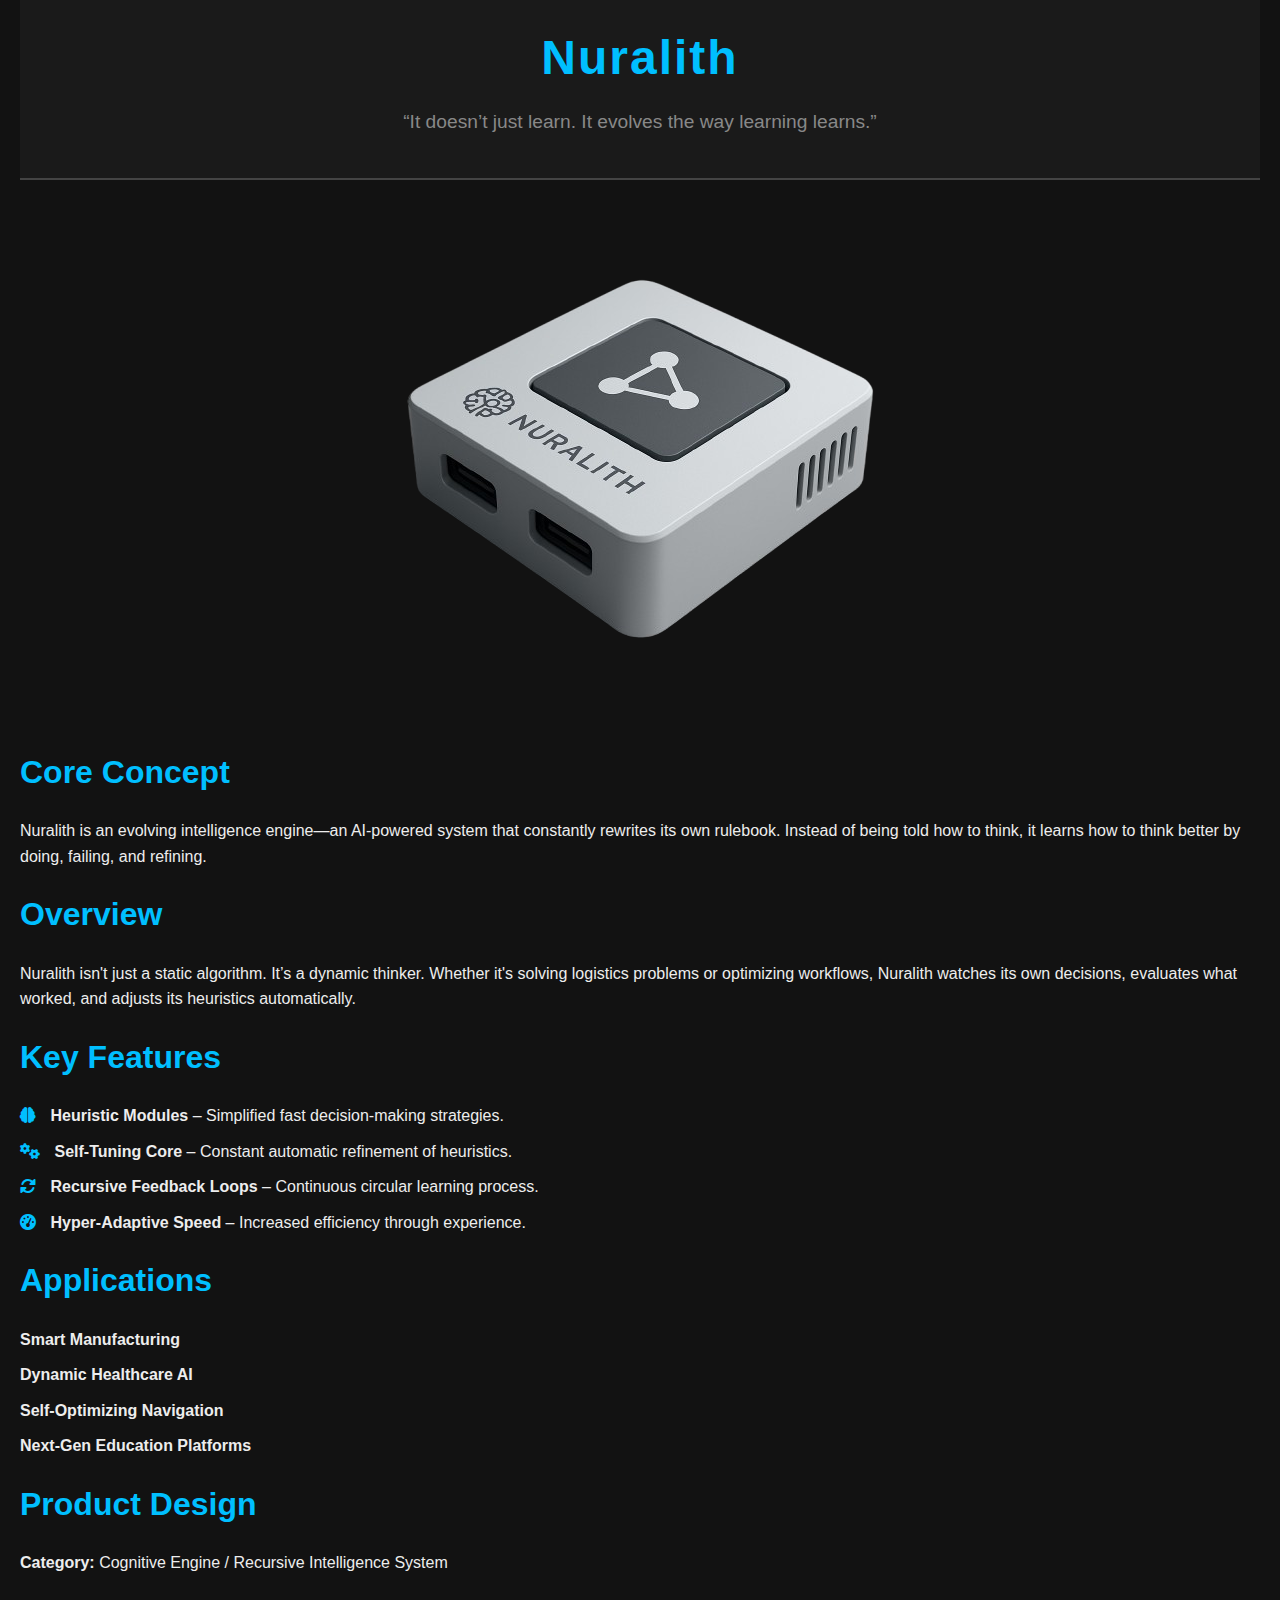
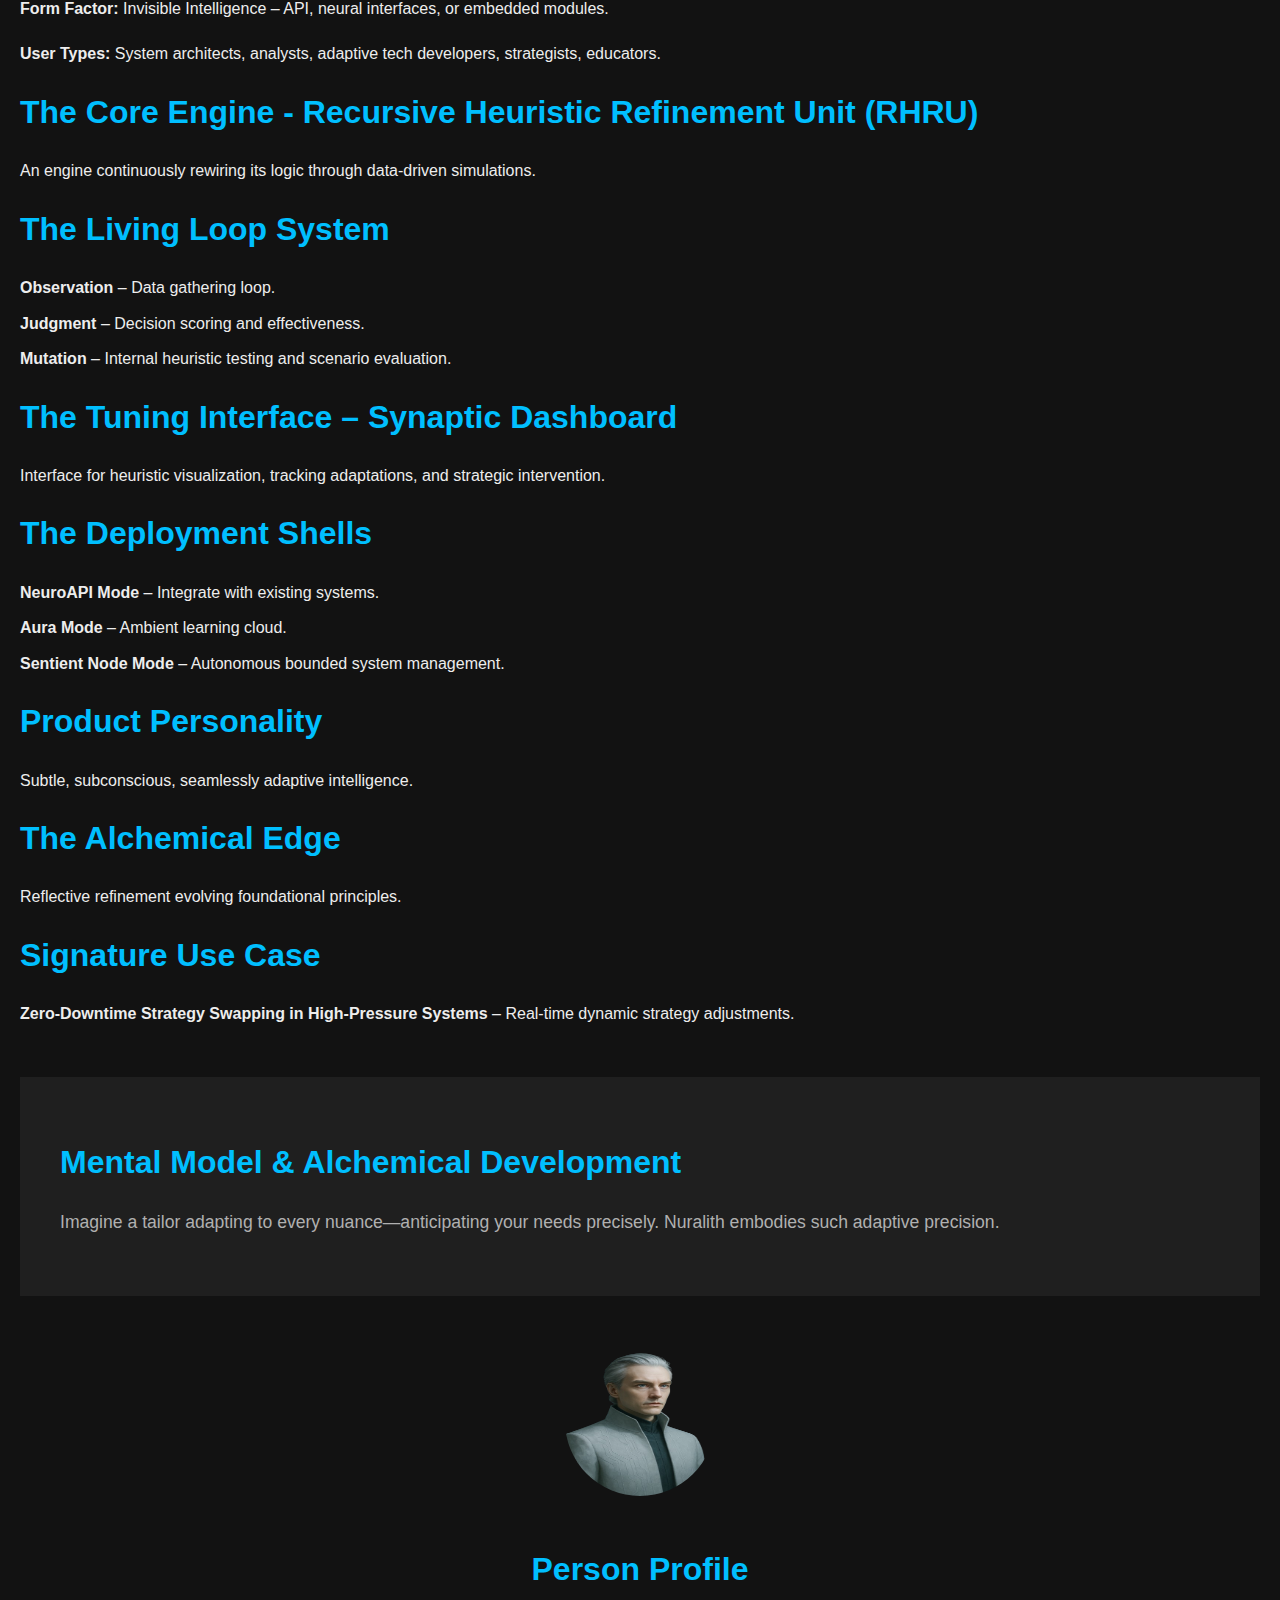
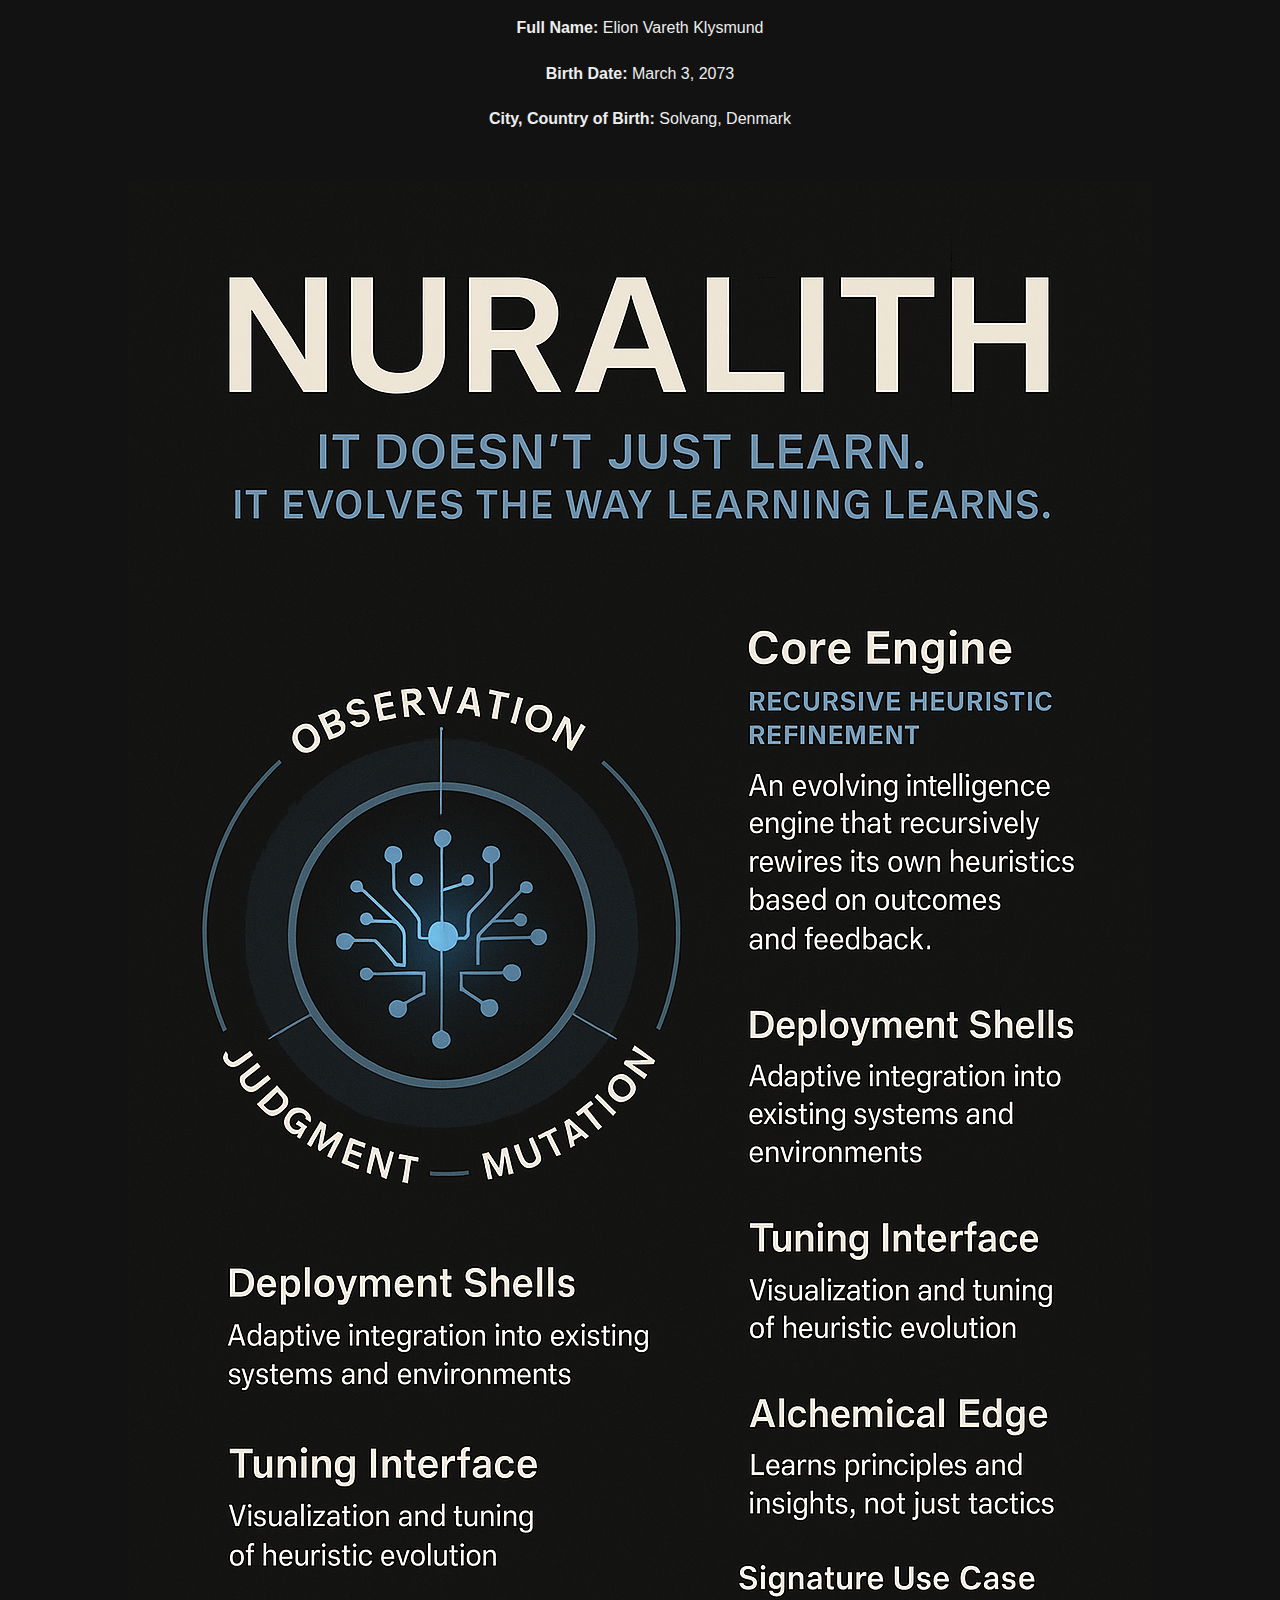
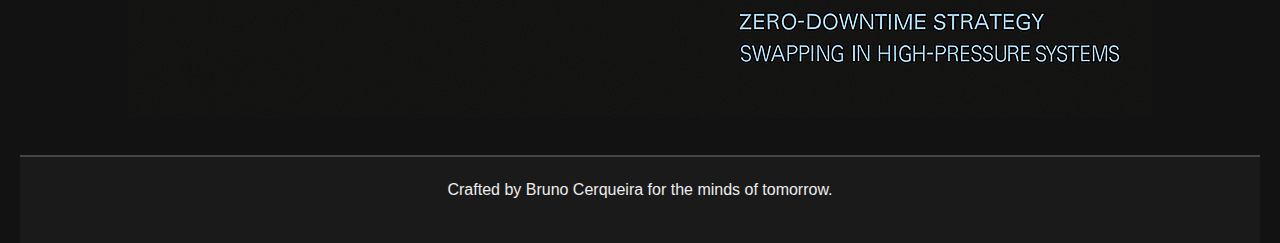
==== index.html @ 2210dbeb "d" ====
<!DOCTYPE html>
<html lang="en">
<head>
    <meta charset="UTF-8">
    <meta name="viewport" content="width=device-width, initial-scale=1.0">
    <title>Nuralith - Automated Heuristic Refinement</title>
    <link rel="stylesheet" href="styles.css">
    <!-- Font Awesome CDN -->
    <link rel="stylesheet" href="https://cdnjs.cloudflare.com/ajax/libs/font-awesome/6.0.0-beta3/css/all.min.css">
</head>
<body class="dark-mode">

    <!-- Header -->
    <header>
        <div class="header-content">
            <h1 class="title">Nuralith</h1>
            <p class="tagline">“It doesn’t just learn. It evolves the way learning learns.”</p>
        </div>
    </header>

    <!-- Product Image -->
    <section class="product-visual">
        <img src="images/product.png" alt="Product Image" class="product-image">
    </section>

    <!-- Product Overview Section -->
    <section class="product-overview">
        <h2>Core Concept</h2>
        <p>Nuralith is an evolving intelligence engine—an AI-powered system that constantly rewrites its own rulebook. Instead of being told how to think, it learns how to think better by doing, failing, and refining.</p>

        <h2>Overview</h2>
        <p>Nuralith isn't just a static algorithm. It’s a dynamic thinker. Whether it's solving logistics problems or optimizing workflows, Nuralith watches its own decisions, evaluates what worked, and adjusts its heuristics automatically.</p>
    </section>

    <!-- Key Features -->
    <section class="key-features">
        <h2>Key Features</h2>
        <ul>
            <li><i class="fas fa-brain"></i> <strong>Heuristic Modules</strong> – Simplified fast decision-making strategies.</li>
            <li><i class="fas fa-cogs"></i> <strong>Self-Tuning Core</strong> – Constant automatic refinement of heuristics.</li>
            <li><i class="fas fa-sync-alt"></i> <strong>Recursive Feedback Loops</strong> – Continuous circular learning process.</li>
            <li><i class="fas fa-tachometer-alt"></i> <strong>Hyper-Adaptive Speed</strong> – Increased efficiency through experience.</li>
        </ul>
    </section>

    <!-- Applications -->
    <section class="applications">
        <h2>Applications</h2>
        <ul>
            <li><strong>Smart Manufacturing</strong></li>
            <li><strong>Dynamic Healthcare AI</strong></li>
            <li><strong>Self-Optimizing Navigation</strong></li>
            <li><strong>Next-Gen Education Platforms</strong></li>
        </ul>
    </section>

    <!-- Detailed Product Design -->
    <section class="detailed-design">
        <h2>Product Design</h2>
        <p><strong>Category:</strong> Cognitive Engine / Recursive Intelligence System</p>
        <p><strong>Form Factor:</strong> Invisible Intelligence – API, neural interfaces, or embedded modules.</p>
        <p><strong>User Types:</strong> System architects, analysts, adaptive tech developers, strategists, educators.</p>

        <h3>The Core Engine - Recursive Heuristic Refinement Unit (RHRU)</h3>
        <p>An engine continuously rewiring its logic through data-driven simulations.</p>

        <h3>The Living Loop System</h3>
        <ul>
            <li><strong>Observation</strong> – Data gathering loop.</li>
            <li><strong>Judgment</strong> – Decision scoring and effectiveness.</li>
            <li><strong>Mutation</strong> – Internal heuristic testing and scenario evaluation.</li>
        </ul>

        <h3>The Tuning Interface – Synaptic Dashboard</h3>
        <p>Interface for heuristic visualization, tracking adaptations, and strategic intervention.</p>

        <h3>The Deployment Shells</h3>
        <ul>
            <li><strong>NeuroAPI Mode</strong> – Integrate with existing systems.</li>
            <li><strong>Aura Mode</strong> – Ambient learning cloud.</li>
            <li><strong>Sentient Node Mode</strong> – Autonomous bounded system management.</li>
        </ul>

        <h3>Product Personality</h3>
        <p>Subtle, subconscious, seamlessly adaptive intelligence.</p>

        <h3>The Alchemical Edge</h3>
        <p>Reflective refinement evolving foundational principles.</p>

        <h3>Signature Use Case</h3>
        <p><strong>Zero-Downtime Strategy Swapping in High-Pressure Systems</strong> – Real-time dynamic strategy adjustments.</p>
    </section>

    <!-- Mental Model and Alchemical Development -->
    <section class="mental-model">
        <h2>Mental Model & Alchemical Development</h2>
        <p>Imagine a tailor adapting to every nuance—anticipating your needs precisely. Nuralith embodies such adaptive precision.</p>
    </section>

    <!-- Inventor Profile -->
    <section class="profile-section">
        <div class="profile-content">
            <img src="images/person.png" alt="Inventor Profile" class="inventor-image">
            <h2>Person Profile</h2>
            <p><strong>Full Name:</strong> Elion Vareth Klysmund</p>
            <p><strong>Birth Date:</strong> March 3, 2073</p>
            <p><strong>City, Country of Birth:</strong> Solvang, Denmark</p>
        </div>
    </section>

    <!-- Product Image -->
    <section class="product-visual">
        <img src="images/nuralith.png" alt="Nuralith Logo" class="logo">
    </section>

    <!-- Footer -->
    <footer class="footer">
        <p>Crafted by Bruno Cerqueira for the minds of tomorrow.</p>
    </footer>

</body>
</html>
---- styles.css ----
/* General Styles */
* {
    margin: 0;
    padding: 0;
    box-sizing: border-box;
}

body {
    font-family: 'Arial', sans-serif;
    background-color: #121212;
    color: #EDEDED;
    line-height: 1.6;
    padding: 0 20px;
}

header {
    background: #1a1a1a;
    padding: 20px 0;
    text-align: center;
    border-bottom: 2px solid #444;
}

h1.title {
    font-size: 3rem;
    color: #00BFFF;
    letter-spacing: 2px;
}

p.tagline {
    font-size: 1.2rem;
    font-weight: 400;
    color: #888;
    margin-top: 10px;
}

/* Section Headers */
h2, h3 {
    color: #00BFFF;
    margin: 20px 0;
    font-size: 2rem;
}

/* Section content */
p, ul {
    color: #EDEDED;
    font-size: 1rem;
    margin-bottom: 20px;
}

ul {
    list-style-type: none;
}

li {
    margin-bottom: 10px;
}

li i {
    color: #00BFFF;
    margin-right: 10px;
}

/* Product image styling */
.product-visual {
    text-align: center;
    margin: 30px 0;
}

.product-image, .logo {
    max-width: 100%;
    height: auto;
}

/* Profile Section */
.profile-section {
    display: flex;
    justify-content: center;
    margin-top: 50px;
}

.profile-content {
    max-width: 600px;
    text-align: center;
}

.profile-content img {
    width: 150px;
    height: 150px;
    border-radius: 50%;
    margin-bottom: 20px;
}

/* Footer */
.footer {
    text-align: center;
    background-color: #1a1a1a;
    color: #888;
    padding: 20px 0;
    border-top: 2px solid #444;
}

/* Links */
a {
    color: #00BFFF;
    text-decoration: none;
}

a:hover {
    color: #FFD700;
}

/* Mental Model & Profile */
.mental-model {
    background: #1f1f1f;
    padding: 40px;
    margin-top: 50px;
}

.mental-model p {
    font-size: 1.1rem;
    color: #B0B0B0;
}

/* Icons */
.fas {
    margin-right: 10px;
}
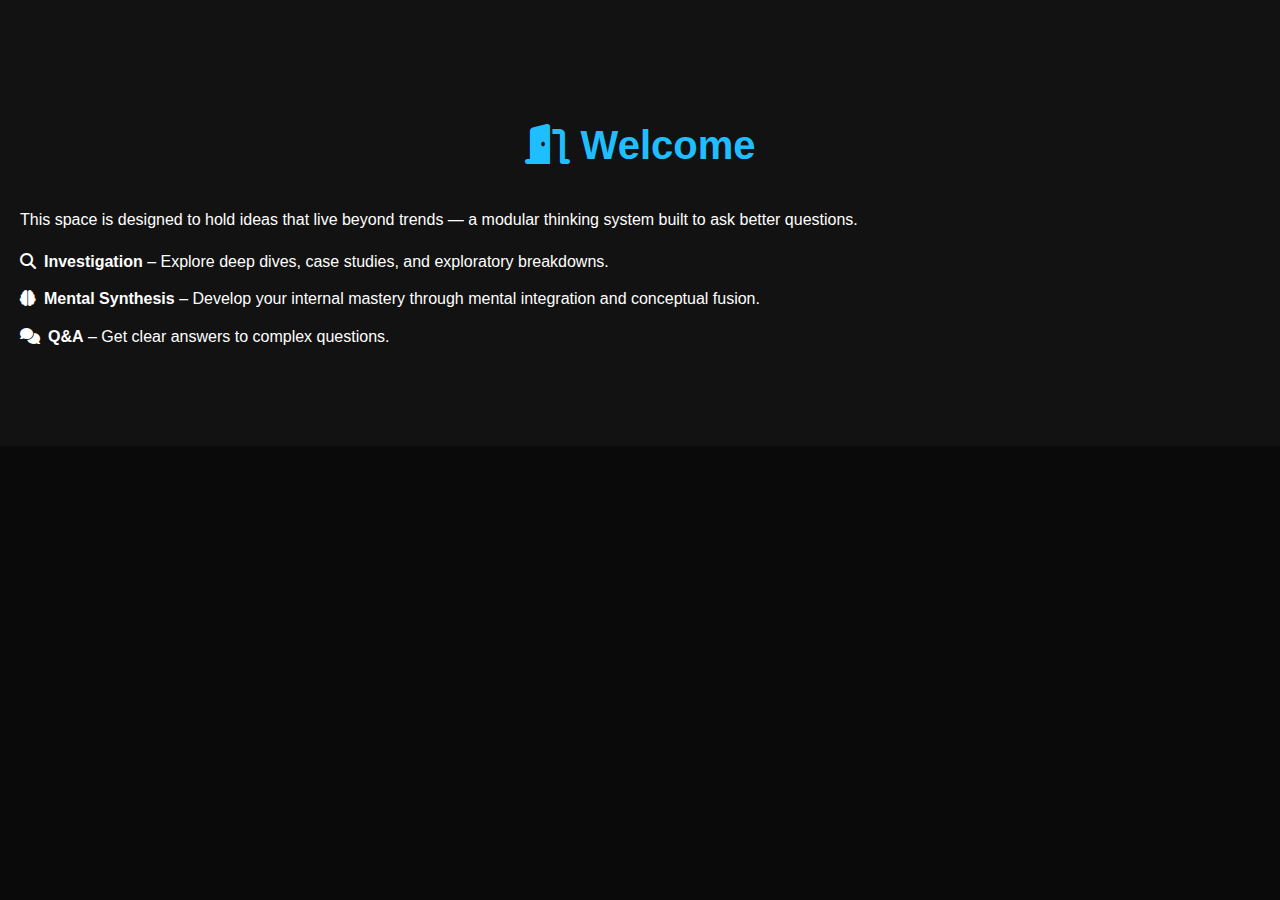
==== commit ef47cc23: "investig" ====
--- a/index.html
+++ b/index.html
@@ -1,122 +1,45 @@
 <!DOCTYPE html>
 <html lang="en">
 <head>
-    <meta charset="UTF-8">
-    <meta name="viewport" content="width=device-width, initial-scale=1.0">
-    <title>Nuralith - Automated Heuristic Refinement</title>
-    <link rel="stylesheet" href="styles.css">
-    <!-- Font Awesome CDN -->
-    <link rel="stylesheet" href="https://cdnjs.cloudflare.com/ajax/libs/font-awesome/6.0.0-beta3/css/all.min.css">
+  <meta charset="UTF-8" />
+  <meta name="viewport" content="width=device-width, initial-scale=1.0"/>
+  <title>12-Section Mind Template</title>
+
+  <!-- FontAwesome Icons -->
+  <link rel="stylesheet" href="https://cdnjs.cloudflare.com/ajax/libs/font-awesome/6.5.0/css/all.min.css">
+
+  <link rel="stylesheet" href="styles.css" />
 </head>
-<body class="dark-mode">
+<body>
 
-    <!-- Header -->
-    <header>
-        <div class="header-content">
-            <h1 class="title">Nuralith</h1>
-            <p class="tagline">“It doesn’t just learn. It evolves the way learning learns.”</p>
-        </div>
-    </header>
+  <!-- Section 1: Introduction -->
+  <section id="section-1" class="section">
+    <h2><i class="fas fa-door-open"></i> Welcome</h2>
+    <p>This space is designed to hold ideas that live beyond trends — a modular thinking system built to ask better questions.</p>
+    <ul style="list-style: none; padding: 0; margin: 1em 0; font-size: 1rem;">
+      <li style="margin-bottom: 0.75em;">
+        <a href="/investigation" style="text-decoration: none; color: inherit;">
+          <i class="fas fa-search" style="margin-right: 0.5em;"></i><strong>Investigation</strong>
+        </a>
+        – Explore deep dives, case studies, and exploratory breakdowns.
+      </li>
+      <li style="margin-bottom: 0.75em;">
+        <a href="/synthesis" style="text-decoration: none; color: inherit;">
+          <i class="fas fa-brain" style="margin-right: 0.5em;"></i><strong>Mental Synthesis</strong>
+        </a>
+        – Develop your internal mastery through mental integration and conceptual fusion.
+      </li>
+      <li style="margin-bottom: 0.75em;">
+        <a href="/qa" style="text-decoration: none; color: inherit;">
+          <i class="fas fa-comments" style="margin-right: 0.5em;"></i><strong>Q&A</strong>
+        </a>
+        – Get clear answers to complex questions.
+      </li>
+    </ul>
+  </section>
 
-    <!-- Product Image -->
-    <section class="product-visual">
-        <img src="images/product.png" alt="Product Image" class="product-image">
-    </section>
 
-    <!-- Product Overview Section -->
-    <section class="product-overview">
-        <h2>Core Concept</h2>
-        <p>Nuralith is an evolving intelligence engine—an AI-powered system that constantly rewrites its own rulebook. Instead of being told how to think, it learns how to think better by doing, failing, and refining.</p>
-
-        <h2>Overview</h2>
-        <p>Nuralith isn't just a static algorithm. It’s a dynamic thinker. Whether it's solving logistics problems or optimizing workflows, Nuralith watches its own decisions, evaluates what worked, and adjusts its heuristics automatically.</p>
-    </section>
-
-    <!-- Key Features -->
-    <section class="key-features">
-        <h2>Key Features</h2>
-        <ul>
-            <li><i class="fas fa-brain"></i> <strong>Heuristic Modules</strong> – Simplified fast decision-making strategies.</li>
-            <li><i class="fas fa-cogs"></i> <strong>Self-Tuning Core</strong> – Constant automatic refinement of heuristics.</li>
-            <li><i class="fas fa-sync-alt"></i> <strong>Recursive Feedback Loops</strong> – Continuous circular learning process.</li>
-            <li><i class="fas fa-tachometer-alt"></i> <strong>Hyper-Adaptive Speed</strong> – Increased efficiency through experience.</li>
-        </ul>
-    </section>
-
-    <!-- Applications -->
-    <section class="applications">
-        <h2>Applications</h2>
-        <ul>
-            <li><strong>Smart Manufacturing</strong></li>
-            <li><strong>Dynamic Healthcare AI</strong></li>
-            <li><strong>Self-Optimizing Navigation</strong></li>
-            <li><strong>Next-Gen Education Platforms</strong></li>
-        </ul>
-    </section>
-
-    <!-- Detailed Product Design -->
-    <section class="detailed-design">
-        <h2>Product Design</h2>
-        <p><strong>Category:</strong> Cognitive Engine / Recursive Intelligence System</p>
-        <p><strong>Form Factor:</strong> Invisible Intelligence – API, neural interfaces, or embedded modules.</p>
-        <p><strong>User Types:</strong> System architects, analysts, adaptive tech developers, strategists, educators.</p>
-
-        <h3>The Core Engine - Recursive Heuristic Refinement Unit (RHRU)</h3>
-        <p>An engine continuously rewiring its logic through data-driven simulations.</p>
-
-        <h3>The Living Loop System</h3>
-        <ul>
-            <li><strong>Observation</strong> – Data gathering loop.</li>
-            <li><strong>Judgment</strong> – Decision scoring and effectiveness.</li>
-            <li><strong>Mutation</strong> – Internal heuristic testing and scenario evaluation.</li>
-        </ul>
-
-        <h3>The Tuning Interface – Synaptic Dashboard</h3>
-        <p>Interface for heuristic visualization, tracking adaptations, and strategic intervention.</p>
-
-        <h3>The Deployment Shells</h3>
-        <ul>
-            <li><strong>NeuroAPI Mode</strong> – Integrate with existing systems.</li>
-            <li><strong>Aura Mode</strong> – Ambient learning cloud.</li>
-            <li><strong>Sentient Node Mode</strong> – Autonomous bounded system management.</li>
-        </ul>
-
-        <h3>Product Personality</h3>
-        <p>Subtle, subconscious, seamlessly adaptive intelligence.</p>
-
-        <h3>The Alchemical Edge</h3>
-        <p>Reflective refinement evolving foundational principles.</p>
-
-        <h3>Signature Use Case</h3>
-        <p><strong>Zero-Downtime Strategy Swapping in High-Pressure Systems</strong> – Real-time dynamic strategy adjustments.</p>
-    </section>
-
-    <!-- Mental Model and Alchemical Development -->
-    <section class="mental-model">
-        <h2>Mental Model & Alchemical Development</h2>
-        <p>Imagine a tailor adapting to every nuance—anticipating your needs precisely. Nuralith embodies such adaptive precision.</p>
-    </section>
-
-    <!-- Inventor Profile -->
-    <section class="profile-section">
-        <div class="profile-content">
-            <img src="images/person.png" alt="Inventor Profile" class="inventor-image">
-            <h2>Person Profile</h2>
-            <p><strong>Full Name:</strong> Elion Vareth Klysmund</p>
-            <p><strong>Birth Date:</strong> March 3, 2073</p>
-            <p><strong>City, Country of Birth:</strong> Solvang, Denmark</p>
-        </div>
-    </section>
-
-    <!-- Product Image -->
-    <section class="product-visual">
-        <img src="images/nuralith.png" alt="Nuralith Logo" class="logo">
-    </section>
-
-    <!-- Footer -->
-    <footer class="footer">
-        <p>Crafted by Bruno Cerqueira for the minds of tomorrow.</p>
-    </footer>
-
+  <script src="script.js" defer></script>
+  
 </body>
 </html>
--- a/styles.css
+++ b/styles.css
@@ -1,127 +1,280 @@
-/* General Styles */
-* {
+:root {
+    --primary: #1fbfff;
+    --primary-dark: #159ec7;
+    --bg-dark: #0a0a0a;
+    --bg-section: #121212;
+    --text: #ffffff;
+    --text-muted: #aaaaaa;
+    --accent: #1e1e1e;
+    --font-main: 'Inter', sans-serif;
+    --radius: 12px;
+    --transition: all 0.3s ease;
+  }
+  
+  * {
+    box-sizing: border-box;
+    scroll-behavior: smooth;
+  }
+  
+  body {
     margin: 0;
-    padding: 0;
-    box-sizing: border-box;
-}
-
-body {
-    font-family: 'Arial', sans-serif;
-    background-color: #121212;
-    color: #EDEDED;
+    font-family: var(--font-main);
+    background-color: var(--bg-dark);
+    color: var(--text);
+    font-size: 16px;
     line-height: 1.6;
-    padding: 0 20px;
-}
-
-header {
-    background: #1a1a1a;
-    padding: 20px 0;
-    text-align: center;
-    border-bottom: 2px solid #444;
-}
-
-h1.title {
-    font-size: 3rem;
-    color: #00BFFF;
-    letter-spacing: 2px;
-}
-
-p.tagline {
+    overflow-x: hidden;
+  }
+  
+  /* Hero Section */
+  .hero {
+    text-align: center;
+    padding: 100px 20px 60px;
+    background: radial-gradient(circle at top center, #111 0%, #000 100%);
+    border-bottom: 1px solid #222;
+  }
+  
+  .hero-logo {
+    width: 100px;
+    margin-bottom: 20px;
+    filter: drop-shadow(0 0 5px var(--primary));
+  }
+  
+  .hero h1 {
+    font-size: 3.2rem;
+    margin-bottom: 10px;
+    color: var(--primary);
+    letter-spacing: 1px;
+  }
+  
+  .subtitle {
     font-size: 1.2rem;
-    font-weight: 400;
-    color: #888;
-    margin-top: 10px;
-}
-
-/* Section Headers */
-h2, h3 {
-    color: #00BFFF;
-    margin: 20px 0;
-    font-size: 2rem;
-}
-
-/* Section content */
-p, ul {
-    color: #EDEDED;
-    font-size: 1rem;
-    margin-bottom: 20px;
-}
-
-ul {
-    list-style-type: none;
-}
-
-li {
-    margin-bottom: 10px;
-}
-
-li i {
-    color: #00BFFF;
-    margin-right: 10px;
-}
-
-/* Product image styling */
-.product-visual {
-    text-align: center;
-    margin: 30px 0;
-}
-
-.product-image, .logo {
-    max-width: 100%;
-    height: auto;
-}
-
-/* Profile Section */
-.profile-section {
+    color: var(--text-muted);
+    font-weight: 300;
+    margin-top: 0;
+  }
+  
+  .btn-primary, .btn-secondary {
+    display: inline-block;
+    padding: 14px 28px;
+    margin-top: 30px;
+    font-weight: 600;
+    text-transform: uppercase;
+    border-radius: var(--radius);
+    text-decoration: none;
+    background-color: var(--primary);
+    color: #000;
+    transition: var(--transition);
+  }
+  
+  .btn-primary:hover, .btn-secondary:hover {
+    background-color: var(--primary-dark);
+    color: #000;
+  }
+  
+  /* Navbar */
+  .navbar {
+    background-color: var(--accent);
+    padding: 10px 30px;
     display: flex;
     justify-content: center;
-    margin-top: 50px;
+    border-bottom: 1px solid #222;
+  }
+  
+  .navbar ul {
+    list-style: none;
+    padding: 0;
+    margin: 0;
+    display: flex;
+    flex-wrap: wrap;
+    gap: 20px;
+  }
+  
+  .navbar li a {
+    color: var(--text);
+    font-weight: 500;
+    text-decoration: none;
+    transition: var(--transition);
+  }
+  
+  .navbar li a:hover {
+    color: var(--primary);
+  }
+  
+  /* Sections */
+  .section {
+    padding: 80px 20px;
+    background-color: var(--bg-section);
+  }
+  
+  .section.dark {
+    background-color: #141414;
+  }
+  
+  .section h2 {
+    font-size: 2.5rem;
+    color: var(--primary);
+    margin-bottom: 30px;
+    text-align: center;
+  }
+  
+  .features-list {
+    max-width: 800px;
+    margin: 0 auto;
+    list-style: none;
+    padding: 0;
+  }
+  
+  .features-list li {
+    margin-bottom: 20px;
+    font-size: 1.1rem;
+    display: flex;
+    align-items: center;
+  }
+  
+  .features-list i {
+    margin-right: 12px;
+    font-size: 1.5rem;
+    color: var(--primary);
+  }
+  
+  .grid-2 {
+    display: grid;
+    grid-template-columns: repeat(auto-fit, minmax(250px, 1fr));
+    gap: 40px;
+    max-width: 1000px;
+    margin: 0 auto;
+    text-align: center;
+  }
+  
+  .grid-2 div {
+    background-color: #1a1a1a;
+    padding: 30px;
+    border-radius: var(--radius);
+    transition: var(--transition);
+    border: 1px solid #2a2a2a;
+  }
+  
+  .grid-2 div:hover {
+    background-color: #222;
+    transform: translateY(-4px);
+  }
+  
+  .grid-2 i {
+    font-size: 2.5rem;
+    margin-bottom: 12px;
+    color: var(--primary);
+  }
+  
+  .inventor-img {
+    width: 140px;
+    border-radius: 50%;
+    display: block;
+    margin: 20px auto;
+    box-shadow: 0 0 15px rgba(0, 255, 255, 0.2);
+  }
+  
+  .responsive-img {
+    display: block;
+    max-width: 700px;
+    width: 44%;
+    margin: 30px auto;
+    border-radius: var(--radius);
+  }
+  
+  /* CTA */
+  .cta {
+    text-align: center;
+    background: #101010;
+    padding: 100px 20px;
+    border-top: 1px solid #222;
+  }
+  
+  .cta h2 {
+    font-size: 2.2rem;
+    margin-bottom: 20px;
+  }
+  
+  .cta p {
+    font-size: 1.1rem;
+    color: var(--text-muted);
+  }
+  
+  /* Footer */
+  .footer {
+    text-align: center;
+    padding: 25px;
+    font-size: 0.85rem;
+    background-color: #0a0a0a;
+    color: #555;
+  }
+  
+  /* Responsive */
+  @media screen and (max-width: 768px) {
+    .hero h1 {
+      font-size: 2.5rem;
+    }
+  
+    .section h2 {
+      font-size: 2rem;
+    }
+  
+    .grid-2 {
+      grid-template-columns: 1fr;
+    }
+  
+    .btn-primary, .btn-secondary {
+      padding: 12px 20px;
+    }
+  }
+  
+  @media screen and (max-width: 480px) {
+    .hero h1 {
+      font-size: 2rem;
+    }
+  
+    .navbar ul {
+      flex-direction: column;
+      gap: 10px;
+    }
+  }
+
+  /* ... previous CSS ... */
+
+/* Inventor Section Styling */
+#inventor .container {
+  display: flex;
+  flex-wrap: wrap;
+  align-items: center;
+  justify-content: center;
+  gap: 40px;
+  max-width: 1000px;
+  margin: 0 auto;
+  padding: 40px 20px;
+  text-align: left;
 }
 
-.profile-content {
-    max-width: 600px;
-    text-align: center;
+
+
+
+#inventor .bio-details {
+  max-width: 600px;
 }
 
-.profile-content img {
-    width: 150px;
-    height: 150px;
-    border-radius: 50%;
-    margin-bottom: 20px;
+#inventor .bio-details p {
+  font-size: 1.1rem;
+  margin-bottom: 10px;
 }
 
-/* Footer */
-.footer {
-    text-align: center;
-    background-color: #1a1a1a;
-    color: #888;
-    padding: 20px 0;
-    border-top: 2px solid #444;
-}
-
-/* Links */
-a {
-    color: #00BFFF;
-    text-decoration: none;
-}
-
-a:hover {
-    color: #FFD700;
-}
-
-/* Mental Model & Profile */
-.mental-model {
-    background: #1f1f1f;
-    padding: 40px;
-    margin-top: 50px;
-}
-
-.mental-model p {
-    font-size: 1.1rem;
-    color: #B0B0B0;
-}
-
-/* Icons */
-.fas {
-    margin-right: 10px;
-}
+@media screen and (max-width: 768px) {
+  #inventor .container {
+    flex-direction: column;
+    text-align: center;
+  }
+
+  #inventor .bio-details {
+    max-width: 100%;
+  }
+} 
+
+/* ... rest of CSS ... */
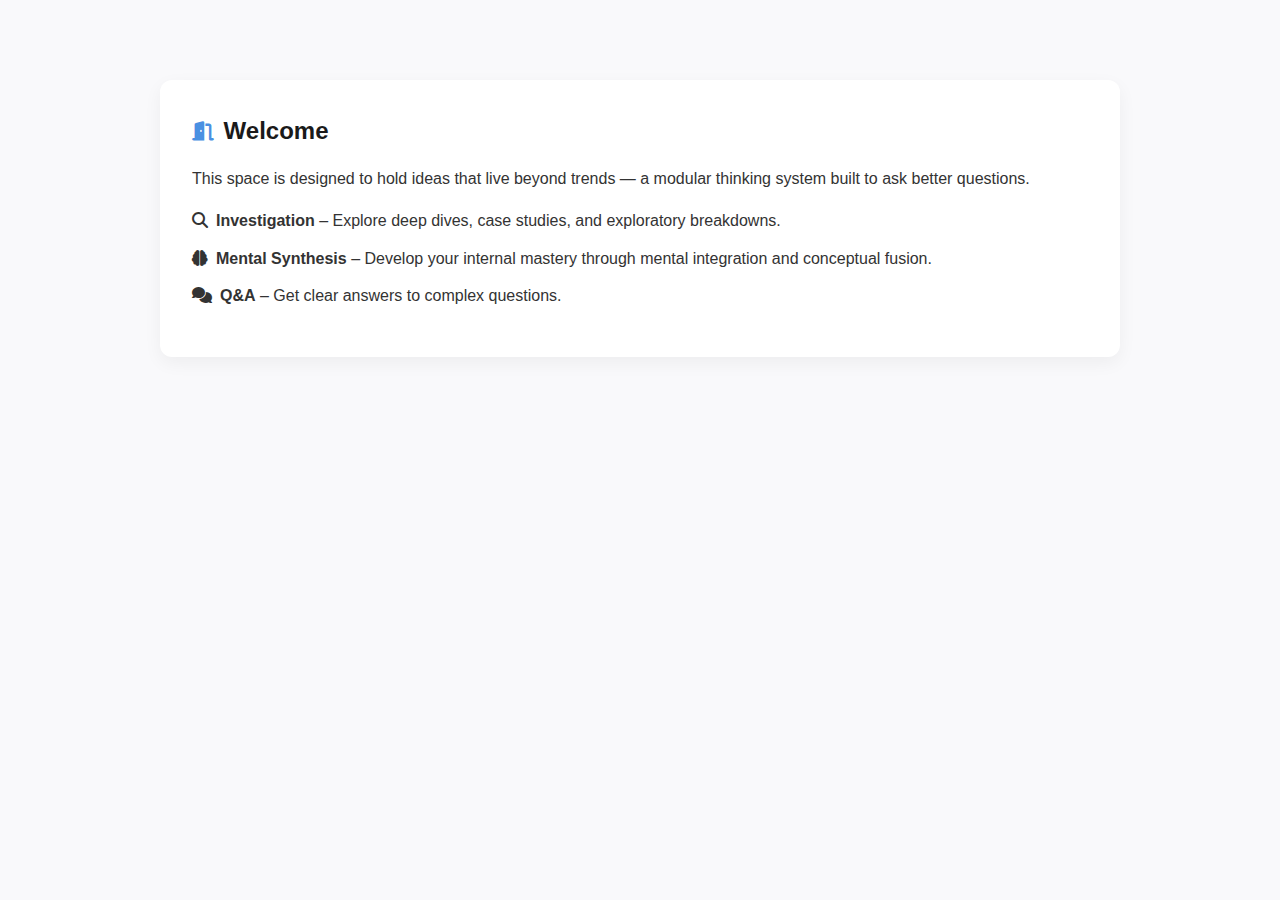
==== commit 3e4c18b0: "site" ====
--- a/index.html
+++ b/index.html
@@ -18,7 +18,7 @@
     <p>This space is designed to hold ideas that live beyond trends — a modular thinking system built to ask better questions.</p>
     <ul style="list-style: none; padding: 0; margin: 1em 0; font-size: 1rem;">
       <li style="margin-bottom: 0.75em;">
-        <a href="/investigation" style="text-decoration: none; color: inherit;">
+        <a href="https://github.com/Aetherealnexus/nuralith/blob/main/investigation.md" style="text-decoration: none; color: inherit;">
           <i class="fas fa-search" style="margin-right: 0.5em;"></i><strong>Investigation</strong>
         </a>
         – Explore deep dives, case studies, and exploratory breakdowns.
--- a/styles.css
+++ b/styles.css
@@ -1,280 +1,70 @@
-:root {
-    --primary: #1fbfff;
-    --primary-dark: #159ec7;
-    --bg-dark: #0a0a0a;
-    --bg-section: #121212;
-    --text: #ffffff;
-    --text-muted: #aaaaaa;
-    --accent: #1e1e1e;
-    --font-main: 'Inter', sans-serif;
-    --radius: 12px;
-    --transition: all 0.3s ease;
+/* === Reset & Base === */
+* {
+    margin: 0;
+    padding: 0;
+    box-sizing: border-box;
   }
   
-  * {
-    box-sizing: border-box;
+  html, body {
+    font-family: 'Segoe UI', Tahoma, Geneva, Verdana, sans-serif;
+    background: #f9f9fb;
+    color: #333;
+    line-height: 1.6;
     scroll-behavior: smooth;
   }
   
   body {
-    margin: 0;
-    font-family: var(--font-main);
-    background-color: var(--bg-dark);
-    color: var(--text);
-    font-size: 16px;
-    line-height: 1.6;
-    overflow-x: hidden;
+    padding: 2rem 1rem;
   }
   
-  /* Hero Section */
-  .hero {
-    text-align: center;
-    padding: 100px 20px 60px;
-    background: radial-gradient(circle at top center, #111 0%, #000 100%);
-    border-bottom: 1px solid #222;
+  /* === Section Layout === */
+  .section {
+    max-width: 960px;
+    margin: 3rem auto;
+    padding: 2rem;
+    background: #fff;
+    border-radius: 12px;
+    box-shadow: 0 6px 18px rgba(0, 0, 0, 0.05);
+    transition: transform 0.4s ease, opacity 0.4s ease;
+    opacity: 0;
+    transform: translateY(40px);
   }
   
-  .hero-logo {
-    width: 100px;
-    margin-bottom: 20px;
-    filter: drop-shadow(0 0 5px var(--primary));
+  /* === Animated Reveal Class === */
+  .section.visible {
+    opacity: 1;
+    transform: translateY(0);
   }
   
-  .hero h1 {
-    font-size: 3.2rem;
-    margin-bottom: 10px;
-    color: var(--primary);
-    letter-spacing: 1px;
+  /* === Section Headings === */
+  .section h2 {
+    font-size: 1.5rem;
+    margin-bottom: 1rem;
+    display: flex;
+    align-items: center;
+    gap: 0.6rem;
+    color: #1a1a1a;
   }
   
-  .subtitle {
+  .section h2 i {
     font-size: 1.2rem;
-    color: var(--text-muted);
-    font-weight: 300;
-    margin-top: 0;
+    color: #4a90e2;
   }
   
-  .btn-primary, .btn-secondary {
-    display: inline-block;
-    padding: 14px 28px;
-    margin-top: 30px;
-    font-weight: 600;
-    text-transform: uppercase;
-    border-radius: var(--radius);
-    text-decoration: none;
-    background-color: var(--primary);
-    color: #000;
-    transition: var(--transition);
+  /* === Lists === */
+  .section ul {
+    padding-left: 1.5rem;
   }
   
-  .btn-primary:hover, .btn-secondary:hover {
-    background-color: var(--primary-dark);
-    color: #000;
+  .section ul li {
+    margin-bottom: 0.5rem;
   }
   
-  /* Navbar */
-  .navbar {
-    background-color: var(--accent);
-    padding: 10px 30px;
-    display: flex;
-    justify-content: center;
-    border-bottom: 1px solid #222;
+  /* === Footer / Header (Optional) === */
+  .site-footer {
+    text-align: center;
+    margin-top: 4rem;
+    color: #888;
+    font-size: 0.9rem;
   }
-  
-  .navbar ul {
-    list-style: none;
-    padding: 0;
-    margin: 0;
-    display: flex;
-    flex-wrap: wrap;
-    gap: 20px;
-  }
-  
-  .navbar li a {
-    color: var(--text);
-    font-weight: 500;
-    text-decoration: none;
-    transition: var(--transition);
-  }
-  
-  .navbar li a:hover {
-    color: var(--primary);
-  }
-  
-  /* Sections */
-  .section {
-    padding: 80px 20px;
-    background-color: var(--bg-section);
-  }
-  
-  .section.dark {
-    background-color: #141414;
-  }
-  
-  .section h2 {
-    font-size: 2.5rem;
-    color: var(--primary);
-    margin-bottom: 30px;
-    text-align: center;
-  }
-  
-  .features-list {
-    max-width: 800px;
-    margin: 0 auto;
-    list-style: none;
-    padding: 0;
-  }
-  
-  .features-list li {
-    margin-bottom: 20px;
-    font-size: 1.1rem;
-    display: flex;
-    align-items: center;
-  }
-  
-  .features-list i {
-    margin-right: 12px;
-    font-size: 1.5rem;
-    color: var(--primary);
-  }
-  
-  .grid-2 {
-    display: grid;
-    grid-template-columns: repeat(auto-fit, minmax(250px, 1fr));
-    gap: 40px;
-    max-width: 1000px;
-    margin: 0 auto;
-    text-align: center;
-  }
-  
-  .grid-2 div {
-    background-color: #1a1a1a;
-    padding: 30px;
-    border-radius: var(--radius);
-    transition: var(--transition);
-    border: 1px solid #2a2a2a;
-  }
-  
-  .grid-2 div:hover {
-    background-color: #222;
-    transform: translateY(-4px);
-  }
-  
-  .grid-2 i {
-    font-size: 2.5rem;
-    margin-bottom: 12px;
-    color: var(--primary);
-  }
-  
-  .inventor-img {
-    width: 140px;
-    border-radius: 50%;
-    display: block;
-    margin: 20px auto;
-    box-shadow: 0 0 15px rgba(0, 255, 255, 0.2);
-  }
-  
-  .responsive-img {
-    display: block;
-    max-width: 700px;
-    width: 44%;
-    margin: 30px auto;
-    border-radius: var(--radius);
-  }
-  
-  /* CTA */
-  .cta {
-    text-align: center;
-    background: #101010;
-    padding: 100px 20px;
-    border-top: 1px solid #222;
-  }
-  
-  .cta h2 {
-    font-size: 2.2rem;
-    margin-bottom: 20px;
-  }
-  
-  .cta p {
-    font-size: 1.1rem;
-    color: var(--text-muted);
-  }
-  
-  /* Footer */
-  .footer {
-    text-align: center;
-    padding: 25px;
-    font-size: 0.85rem;
-    background-color: #0a0a0a;
-    color: #555;
-  }
-  
-  /* Responsive */
-  @media screen and (max-width: 768px) {
-    .hero h1 {
-      font-size: 2.5rem;
-    }
-  
-    .section h2 {
-      font-size: 2rem;
-    }
-  
-    .grid-2 {
-      grid-template-columns: 1fr;
-    }
-  
-    .btn-primary, .btn-secondary {
-      padding: 12px 20px;
-    }
-  }
-  
-  @media screen and (max-width: 480px) {
-    .hero h1 {
-      font-size: 2rem;
-    }
-  
-    .navbar ul {
-      flex-direction: column;
-      gap: 10px;
-    }
-  }
-
-  /* ... previous CSS ... */
-
-/* Inventor Section Styling */
-#inventor .container {
-  display: flex;
-  flex-wrap: wrap;
-  align-items: center;
-  justify-content: center;
-  gap: 40px;
-  max-width: 1000px;
-  margin: 0 auto;
-  padding: 40px 20px;
-  text-align: left;
-}
-
-
-
-
-#inventor .bio-details {
-  max-width: 600px;
-}
-
-#inventor .bio-details p {
-  font-size: 1.1rem;
-  margin-bottom: 10px;
-}
-
-@media screen and (max-width: 768px) {
-  #inventor .container {
-    flex-direction: column;
-    text-align: center;
-  }
-
-  #inventor .bio-details {
-    max-width: 100%;
-  }
-} 
-
-/* ... rest of CSS ... */
+  